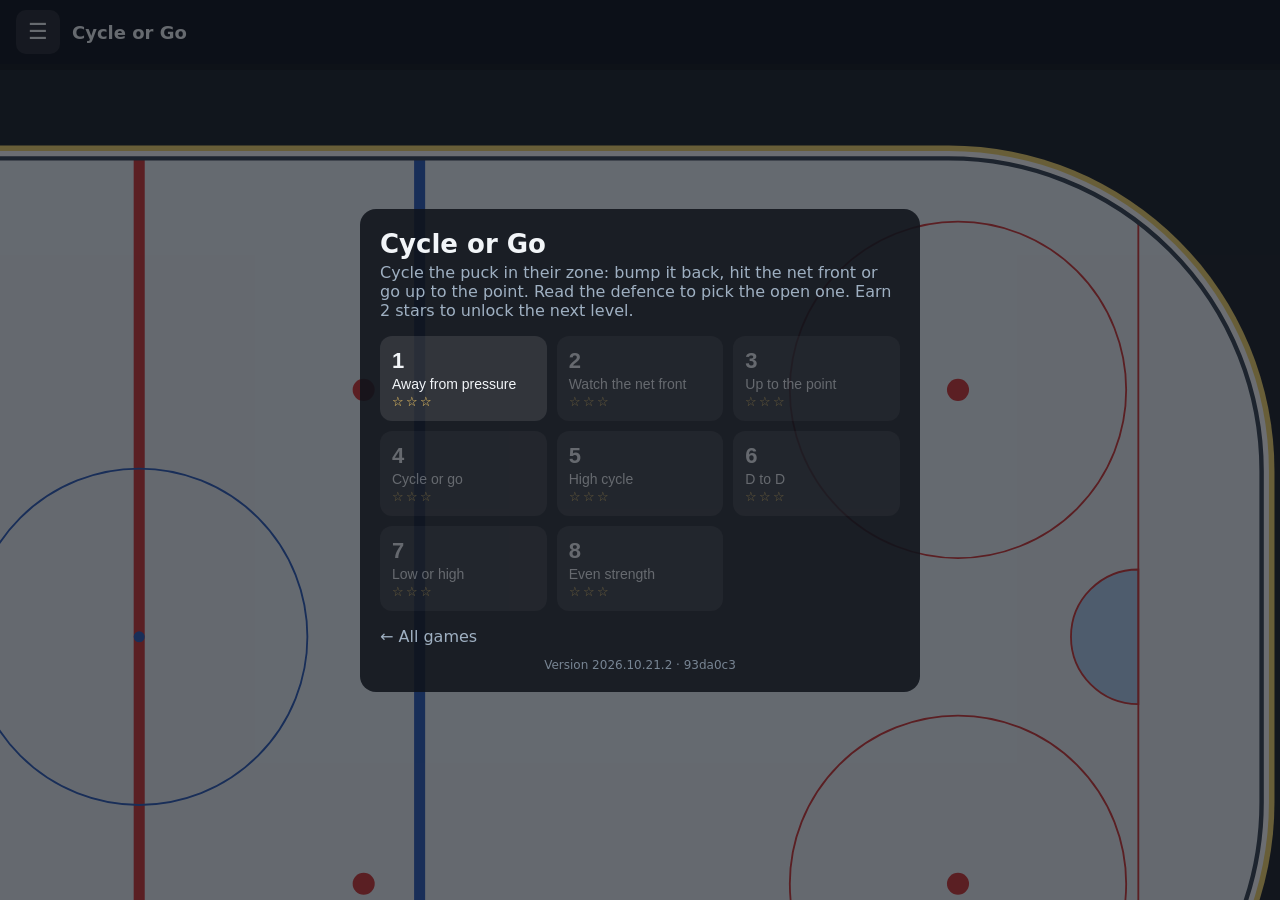
==== cycle.html @ 2d4e49a0 "Publish 93da0c30d57a9a8cc05ad8ac8db3b5519bb40da1" ====
<!doctype html>
<html lang="en">
  <head>
    <meta charset="UTF-8" />
    <meta name="viewport" content="width=device-width, initial-scale=1.0, maximum-scale=1.0, user-scalable=no, viewport-fit=cover" />
    <meta name="theme-color" content="#1d232b" />
    <link rel="icon" href="favicon.ico" sizes="48x48" />
    <link rel="icon" href="icon.svg" type="image/svg+xml" />
    <link rel="apple-touch-icon" href="apple-touch-icon-180x180.png" />
    <title>Cycle or Go</title>
    <script type="module" crossorigin src="./assets/cycle-BvMTJRn1.js"></script>
    <link rel="modulepreload" crossorigin href="./assets/pwa-BrH21eUk.js">
    <link rel="modulepreload" crossorigin href="./assets/fps-YH8tjsHz.js">
    <link rel="modulepreload" crossorigin href="./assets/draw-CI7AfGlt.js">
    <link rel="modulepreload" crossorigin href="./assets/version-WK1k8TzF.js">
    <link rel="modulepreload" crossorigin href="./assets/timer-CuZj81FU.js">
    <link rel="stylesheet" crossorigin href="./assets/draw-BAU08w7h.css">
  <link rel="manifest" href="./manifest.webmanifest" crossorigin="use-credentials"></head>
  <body>
    <canvas id="field"></canvas>
    <header id="top">
      <button id="btn-levels" aria-label="Levels">&#9776;</button>
      <div id="title"></div>
      <div id="stars"></div>
    </header>
    <div id="timer"><div id="timer-fill"></div></div>
    <div id="message"></div>
    <footer id="bottom"></footer>
    <div id="levels">
      <div class="panel">
        <h1>Cycle or Go</h1>
        <p>Cycle the puck in their zone: bump it back, hit the net front or go up to the point. Read the defence to pick the open one. Earn 2 stars to unlock the next level.</p>
        <div id="levels-grid"></div>
        <a class="home" href="./">&larr; All games</a>
        <p class="version" data-version></p>
      </div>
    </div>
  </body>
</html>
---- assets/draw-BAU08w7h.css ----
:root{--bg: #1d232b;--panel: rgba(15, 20, 28, .88);--text: #f2f5f8;--muted: #9fb0c2;--accent: #2f7fe0;--gold: #ffd166}*{box-sizing:border-box}html,body{margin:0;height:100%;overflow:hidden;background:var(--bg);color:var(--text);font-family:system-ui,-apple-system,Segoe UI,sans-serif;-webkit-user-select:none;user-select:none;-webkit-tap-highlight-color:transparent}#field{display:block;width:100vw;height:100vh;touch-action:none}#top{position:fixed;top:0;left:0;right:0;height:64px;display:flex;align-items:center;gap:12px;padding:env(safe-area-inset-top) 16px 0;background:var(--panel)}#top #title{flex:1;font-weight:700;font-size:18px;white-space:nowrap;overflow:hidden;text-overflow:ellipsis}#top #stars{color:var(--gold);font-size:20px;letter-spacing:2px}#btn-levels{width:44px;height:44px;border-radius:10px;border:0;background:#ffffff1a;color:var(--text);font-size:22px;cursor:pointer}#timer{position:fixed;top:64px;left:0;right:0;height:6px;background:#00000040}#timer-fill{height:100%;width:100%;background:var(--gold);transform:scaleX(0);transform-origin:left}#message{position:fixed;top:70px;left:0;right:0;height:60px;overflow:hidden;display:flex;align-items:center;justify-content:center;padding:4px 16px;font-size:17px;line-height:1.3;text-align:center;background:var(--panel);pointer-events:none;opacity:0;transition:opacity .2s}#message>span{max-width:560px}#message.show{opacity:1}.round-stars{color:var(--gold);letter-spacing:2px;white-space:nowrap}#bottom{position:fixed;left:0;right:0;bottom:0;min-height:112px;padding:12px 16px calc(12px + env(safe-area-inset-bottom));display:flex;flex-wrap:wrap;align-items:center;justify-content:center;gap:10px}#bottom:empty{display:none}#bottom:has(>.result){flex-direction:column;flex-wrap:nowrap;gap:12px;padding-top:16px;background:#0f141c;border-radius:18px 18px 0 0;box-shadow:0 -4px 16px #0000004d;animation:sheet-up .25s ease-out}#bottom .result{max-width:560px;font-size:17px;line-height:1.4;text-align:center}#bottom .buttons{display:flex;flex-wrap:wrap;justify-content:center;gap:10px}@keyframes sheet-up{0%{transform:translateY(100%)}}#intro{position:fixed;top:0;right:0;bottom:0;left:0;display:none;align-items:center;justify-content:center;padding:80px 16px 24px;background:#0a0e1459}#intro.show{display:flex}#intro .card{width:min(480px,100%);max-height:100%;overflow:auto;padding:22px 20px 20px;display:flex;flex-direction:column;align-items:center;gap:18px;background:var(--panel);border-radius:18px;box-shadow:0 6px 24px #0006}#intro p{margin:0;font-size:19px;line-height:1.45;text-align:center}button.big{min-width:112px;height:56px;padding:0 20px;border-radius:14px;border:0;font-size:18px;font-weight:700;color:var(--text);background:#364152;cursor:pointer;box-shadow:0 2px 8px #00000040}button.big.primary{background:var(--accent)}button.big:disabled{opacity:.4;cursor:default}.palette{display:flex;gap:10px;justify-content:center;flex-wrap:wrap}.chip{width:52px;height:52px;border-radius:50%;border:3px solid #1b2430;background:var(--c);cursor:pointer;padding:10px;transition:transform .1s}.chip svg{width:100%;height:100%;fill:#fff}.chip.used{opacity:.35}.chip.picked{transform:scale(1.15);border-color:#fff}#levels{position:fixed;top:0;right:0;bottom:0;left:0;display:none;align-items:center;justify-content:center;background:#0a0e1499;padding:16px}#levels.show{display:flex}#levels .panel{width:min(560px,100%);max-height:100%;overflow:auto;background:var(--panel);border-radius:16px;padding:20px}#levels h1{margin:0 0 4px;font-size:26px}#levels p{margin:0 0 16px;color:var(--muted)}#levels-grid{display:grid;grid-template-columns:repeat(auto-fill,minmax(150px,1fr));gap:10px}#levels .version{margin:12px 0 0;font-size:12px;color:var(--muted);opacity:.7;text-align:center}.level{position:relative;display:flex;flex-direction:column;align-items:flex-start;gap:2px;padding:12px;border-radius:12px;border:0;text-align:left;cursor:pointer;background:#ffffff1a;color:var(--text)}.level .num{font-size:22px;font-weight:800}.level .name{font-size:14px}.level .stars{color:var(--gold);letter-spacing:2px}.level .time{font-size:13px;font-weight:700;color:var(--text)}.level .badge{position:absolute;top:10px;right:10px;font-size:11px;padding:2px 6px;border-radius:6px;background:#0006;color:var(--muted)}.level.fog{background:#2f7fe02e}.level.speed{grid-column:1 / -1;background:#ffd16629}.gold{color:var(--gold)}.level.locked{opacity:.35;cursor:default}.home{display:inline-block;margin-top:16px;color:var(--muted);text-decoration:none}#drag-label{position:fixed;left:0;top:0;padding:6px 12px;border-radius:10px;font-weight:800;font-size:16px;color:#1b2430;background:#fff;pointer-events:none;opacity:0;box-shadow:0 2px 10px #0000004d}#drag-label.show{opacity:1}#drag-label[data-kind=pass],#drag-label[data-kind=pass-space]{background:#ffd166}#drag-label[data-kind=shoot]{background:#ff8a3d}#drag-label[data-kind=none]{background:#9aa5b1}#bottom{pointer-events:none}#bottom>*{pointer-events:auto}@media(orientation:landscape)and (max-height:519px){#message{top:84px;left:12px;right:auto;height:auto;display:block;padding:10px 14px;border-radius:12px;text-align:left;width:clamp(150px,calc((100vw - 70vh)/2 - 24px),260px);font-size:15px}#bottom:has(>.result){padding-top:12px;border-radius:18px 0 0 18px;animation-name:sheet-in}#bottom .result{font-size:15px;text-align:left}#bottom .buttons{flex-direction:column}@keyframes sheet-in{0%{transform:translate(100%)}}#intro{padding:76px 16px 12px}#intro .card{gap:12px;padding:16px}#intro p{font-size:17px}#bottom{top:72px;left:auto;right:0;bottom:0;min-height:0;width:auto;max-width:30vw;flex-direction:column;flex-wrap:nowrap;justify-content:center;padding:8px 12px calc(8px + env(safe-area-inset-bottom))}#bottom .palette{flex-direction:column;flex-wrap:wrap;max-height:calc(100vh - 160px)}button.big{min-width:96px;height:48px;font-size:16px}.chip{width:44px;height:44px;padding:8px}}#decision{position:fixed;top:42%;left:50%;transform:translate(-50%,-50%) scale(.6);display:flex;flex-direction:column;align-items:center;gap:2px;padding:12px 28px;border-radius:18px;background:var(--panel);pointer-events:none;opacity:0;transition:opacity .15s,transform .25s cubic-bezier(.3,1.6,.6,1)}#decision.show{opacity:1;transform:translate(-50%,-50%) scale(1)}#decision .label{font-size:14px;color:var(--muted);text-transform:uppercase;letter-spacing:1px}#decision .value{white-space:nowrap;font-size:64px;font-weight:800;line-height:1.05;font-variant-numeric:tabular-nums}#decision .best{font-size:18px;font-weight:800;color:var(--gold)}@media(orientation:landscape)and (max-height:519px){#decision{top:50%;padding:8px 20px}#decision .value{font-size:48px}}.inline-chip{display:inline-flex;width:26px;height:26px;border-radius:50%;vertical-align:middle;background:var(--c);border:2px solid #1b2430;padding:4px;box-sizing:border-box}.inline-chip svg{width:100%;height:100%;fill:#fff}
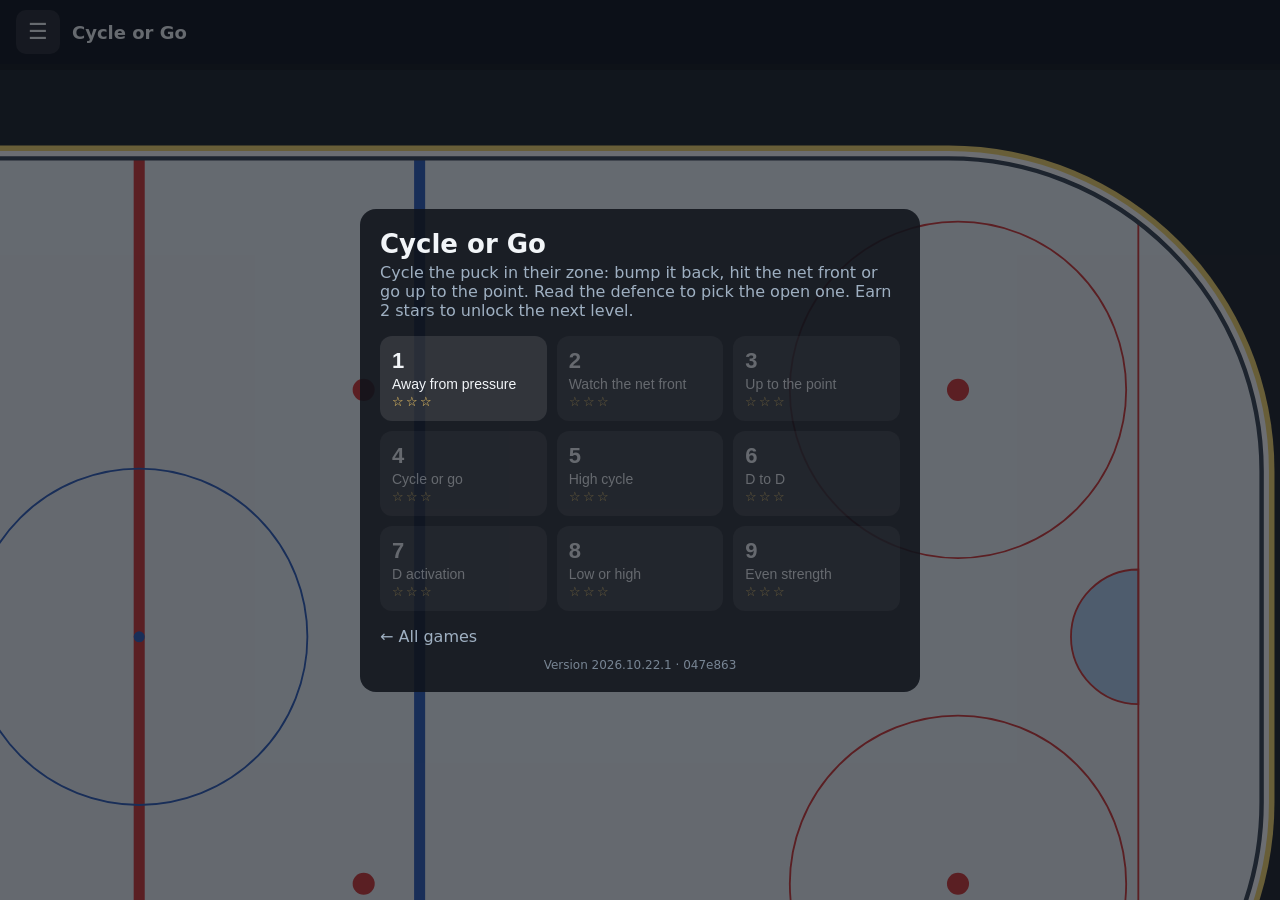
==== commit 3a6ce64c: "Publish 047e8631f1290bf8ebd55c5d70dd6afc94564031" ====
--- a/cycle.html
+++ b/cycle.html
@@ -8,11 +8,11 @@
     <link rel="icon" href="icon.svg" type="image/svg+xml" />
     <link rel="apple-touch-icon" href="apple-touch-icon-180x180.png" />
     <title>Cycle or Go</title>
-    <script type="module" crossorigin src="./assets/cycle-BvMTJRn1.js"></script>
-    <link rel="modulepreload" crossorigin href="./assets/pwa-BrH21eUk.js">
-    <link rel="modulepreload" crossorigin href="./assets/fps-YH8tjsHz.js">
-    <link rel="modulepreload" crossorigin href="./assets/draw-CI7AfGlt.js">
-    <link rel="modulepreload" crossorigin href="./assets/version-WK1k8TzF.js">
+    <script type="module" crossorigin src="./assets/cycle-2K3ifhXA.js"></script>
+    <link rel="modulepreload" crossorigin href="./assets/pwa-BG3mUW8S.js">
+    <link rel="modulepreload" crossorigin href="./assets/fps-CtkHft6i.js">
+    <link rel="modulepreload" crossorigin href="./assets/draw-OoC0JJEW.js">
+    <link rel="modulepreload" crossorigin href="./assets/version-BXrFME98.js">
     <link rel="modulepreload" crossorigin href="./assets/timer-CuZj81FU.js">
     <link rel="stylesheet" crossorigin href="./assets/draw-BAU08w7h.css">
   <link rel="manifest" href="./manifest.webmanifest" crossorigin="use-credentials"></head>
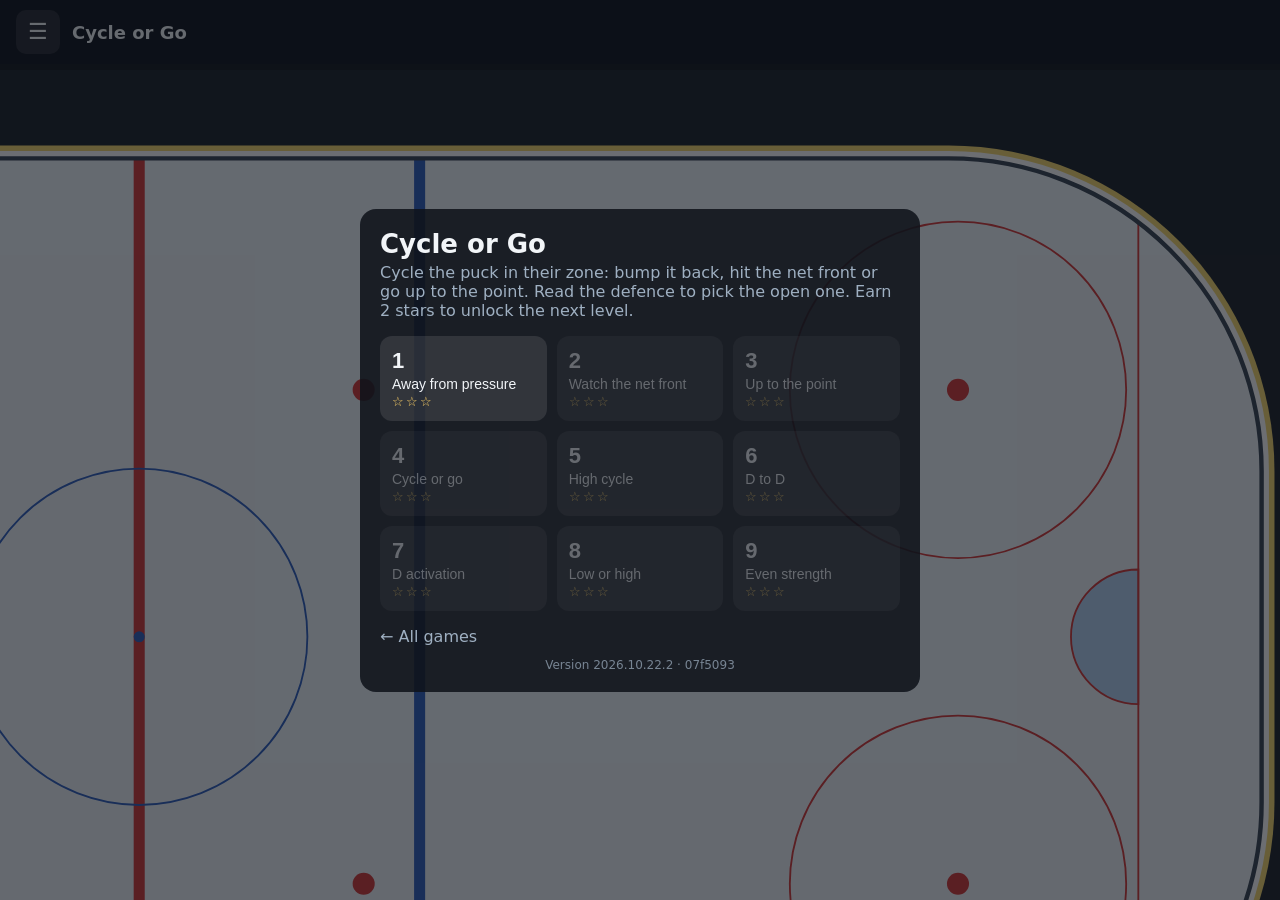
==== commit f427d5ec: "Publish 07f5093720e56d3552f2d79bfa4dfc40a59b40a0" ====
--- a/cycle.html
+++ b/cycle.html
@@ -8,11 +8,11 @@
     <link rel="icon" href="icon.svg" type="image/svg+xml" />
     <link rel="apple-touch-icon" href="apple-touch-icon-180x180.png" />
     <title>Cycle or Go</title>
-    <script type="module" crossorigin src="./assets/cycle-2K3ifhXA.js"></script>
+    <script type="module" crossorigin src="./assets/cycle-C-0TlZ2o.js"></script>
     <link rel="modulepreload" crossorigin href="./assets/pwa-BG3mUW8S.js">
     <link rel="modulepreload" crossorigin href="./assets/fps-CtkHft6i.js">
     <link rel="modulepreload" crossorigin href="./assets/draw-OoC0JJEW.js">
-    <link rel="modulepreload" crossorigin href="./assets/version-BXrFME98.js">
+    <link rel="modulepreload" crossorigin href="./assets/version-DSTBtoS7.js">
     <link rel="modulepreload" crossorigin href="./assets/timer-CuZj81FU.js">
     <link rel="stylesheet" crossorigin href="./assets/draw-BAU08w7h.css">
   <link rel="manifest" href="./manifest.webmanifest" crossorigin="use-credentials"></head>
